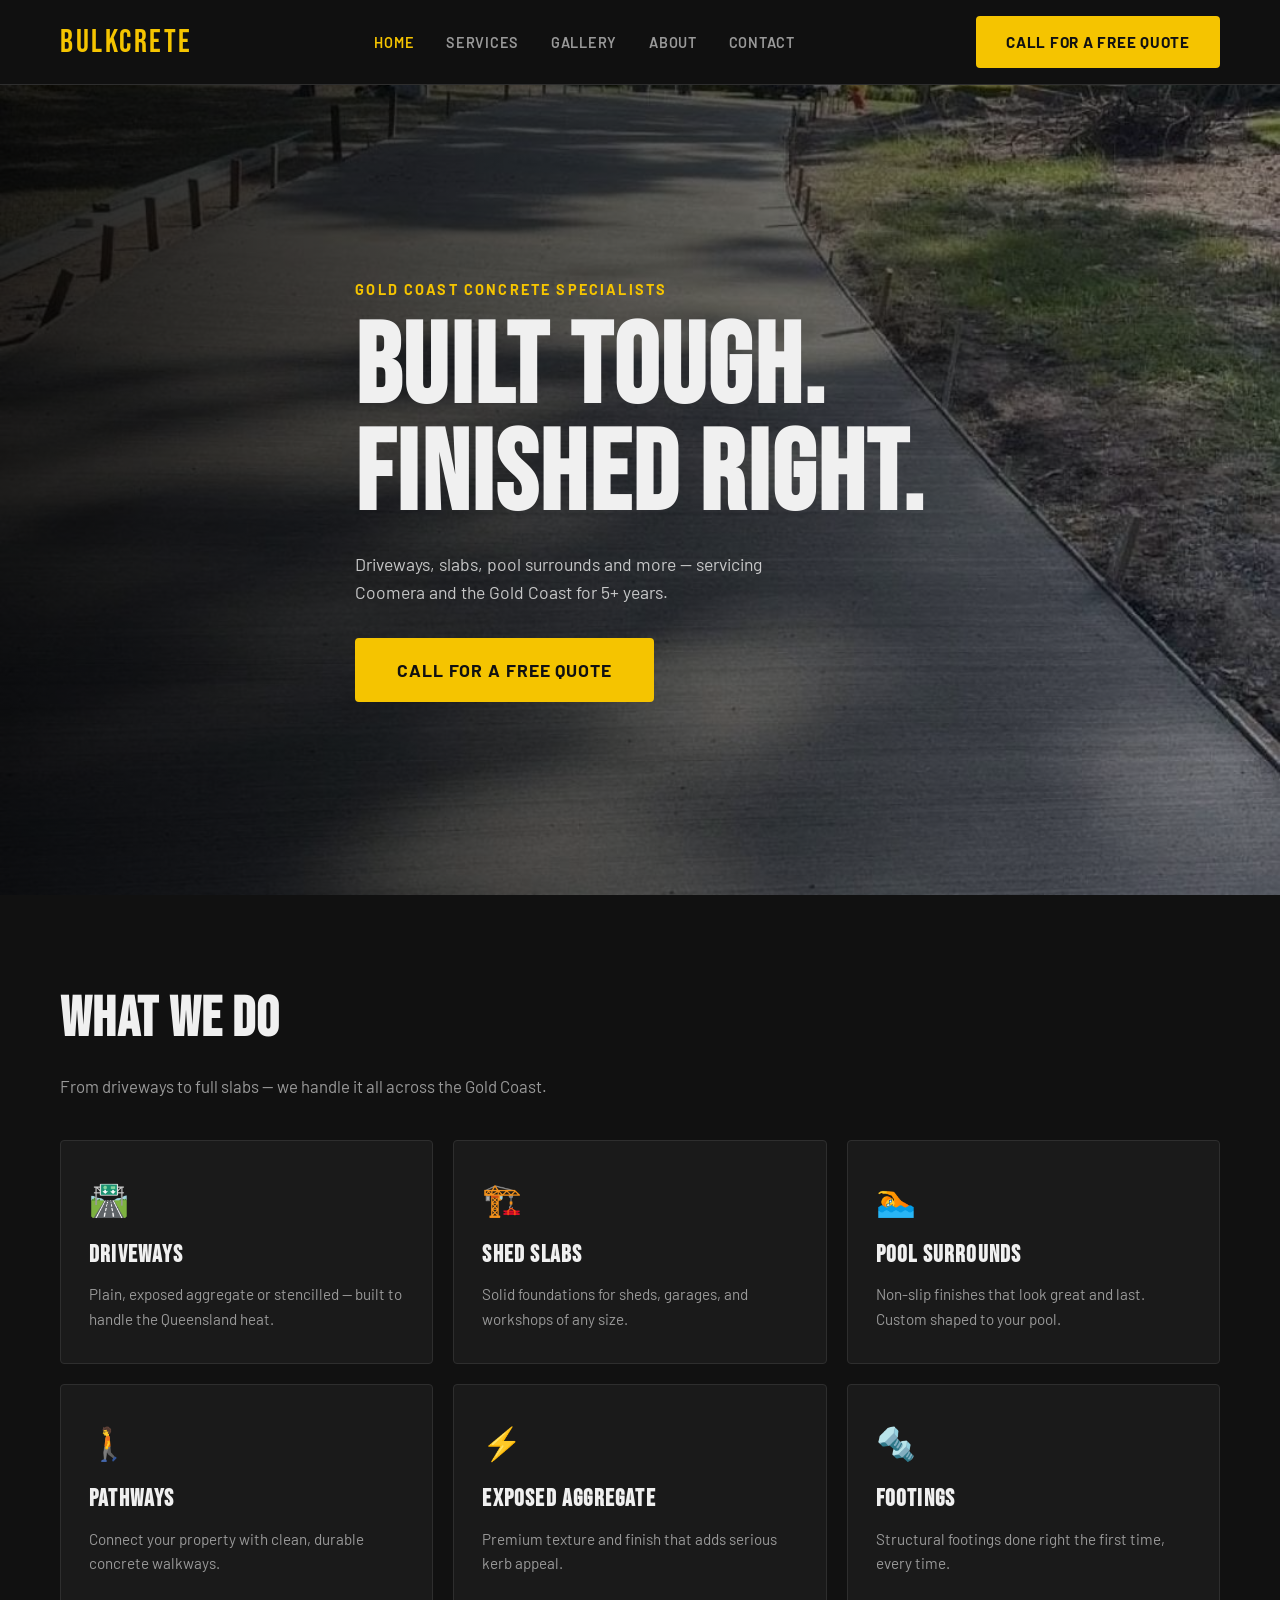
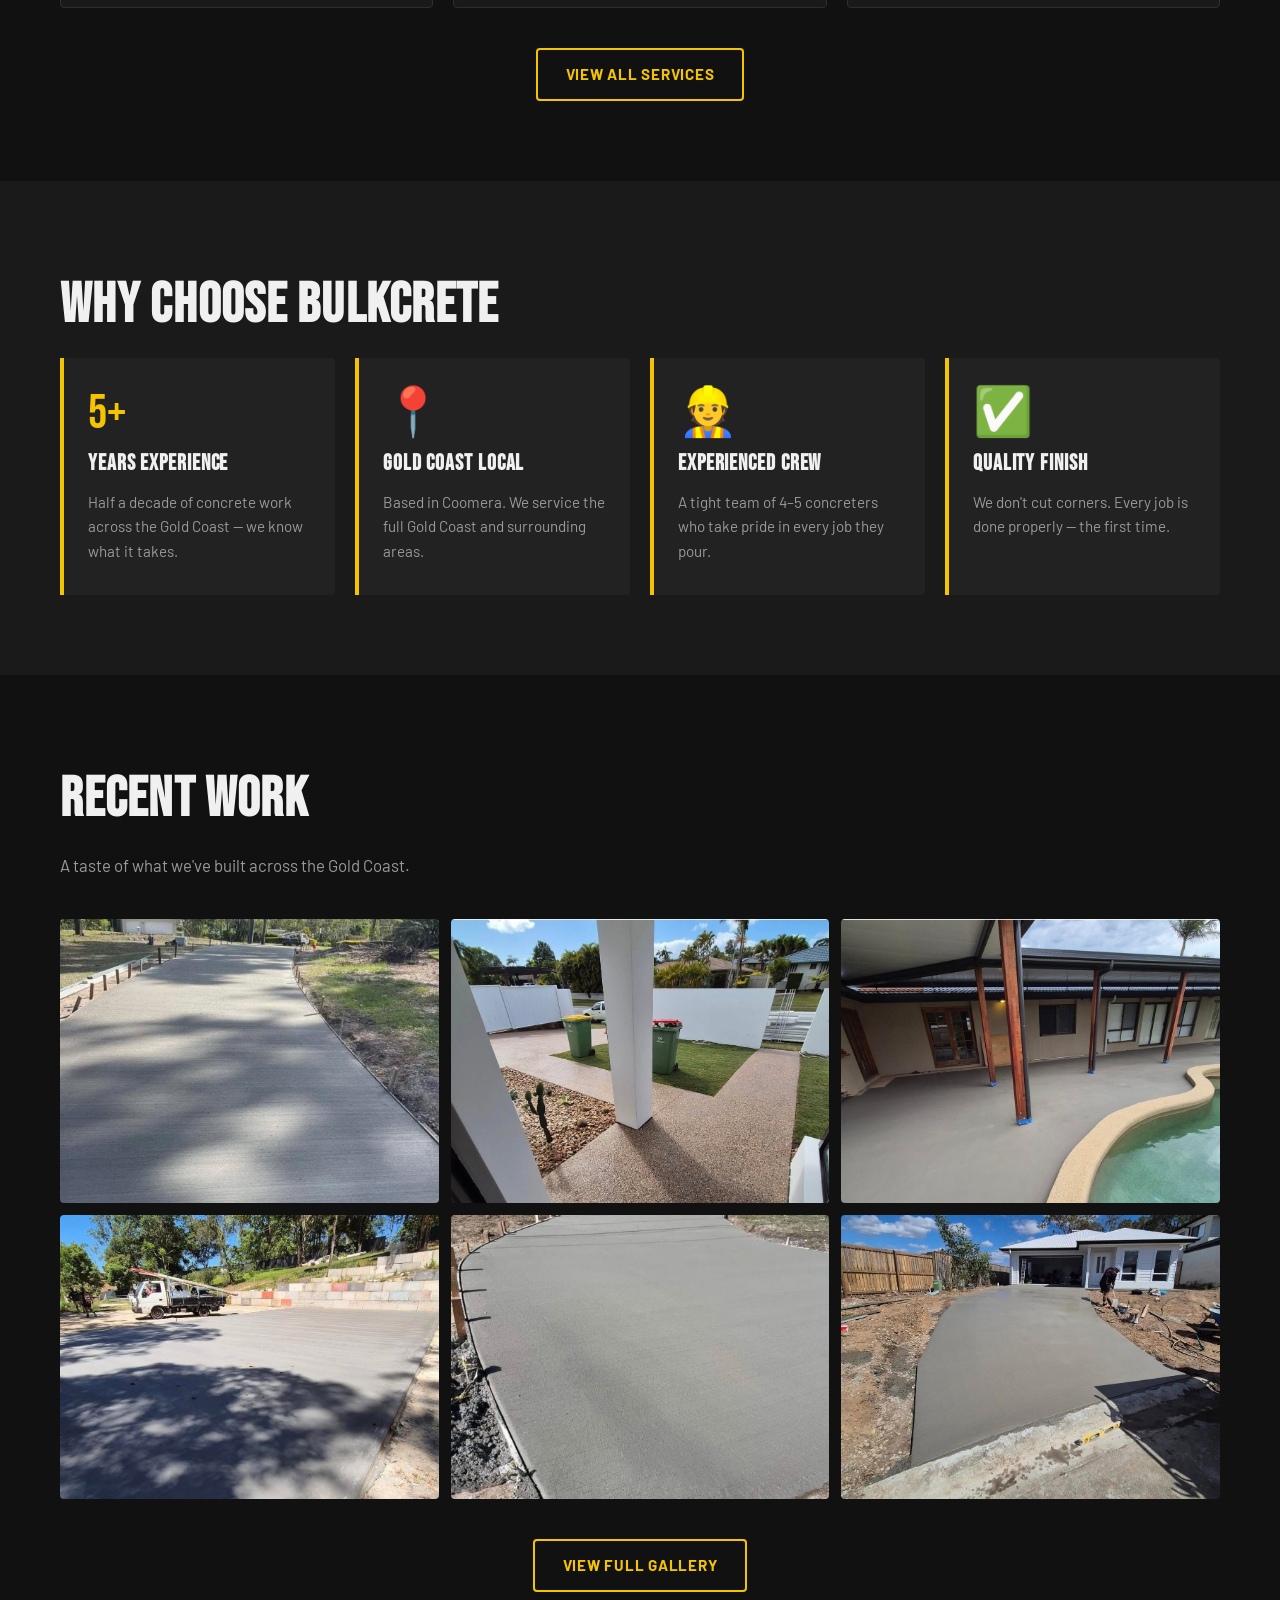
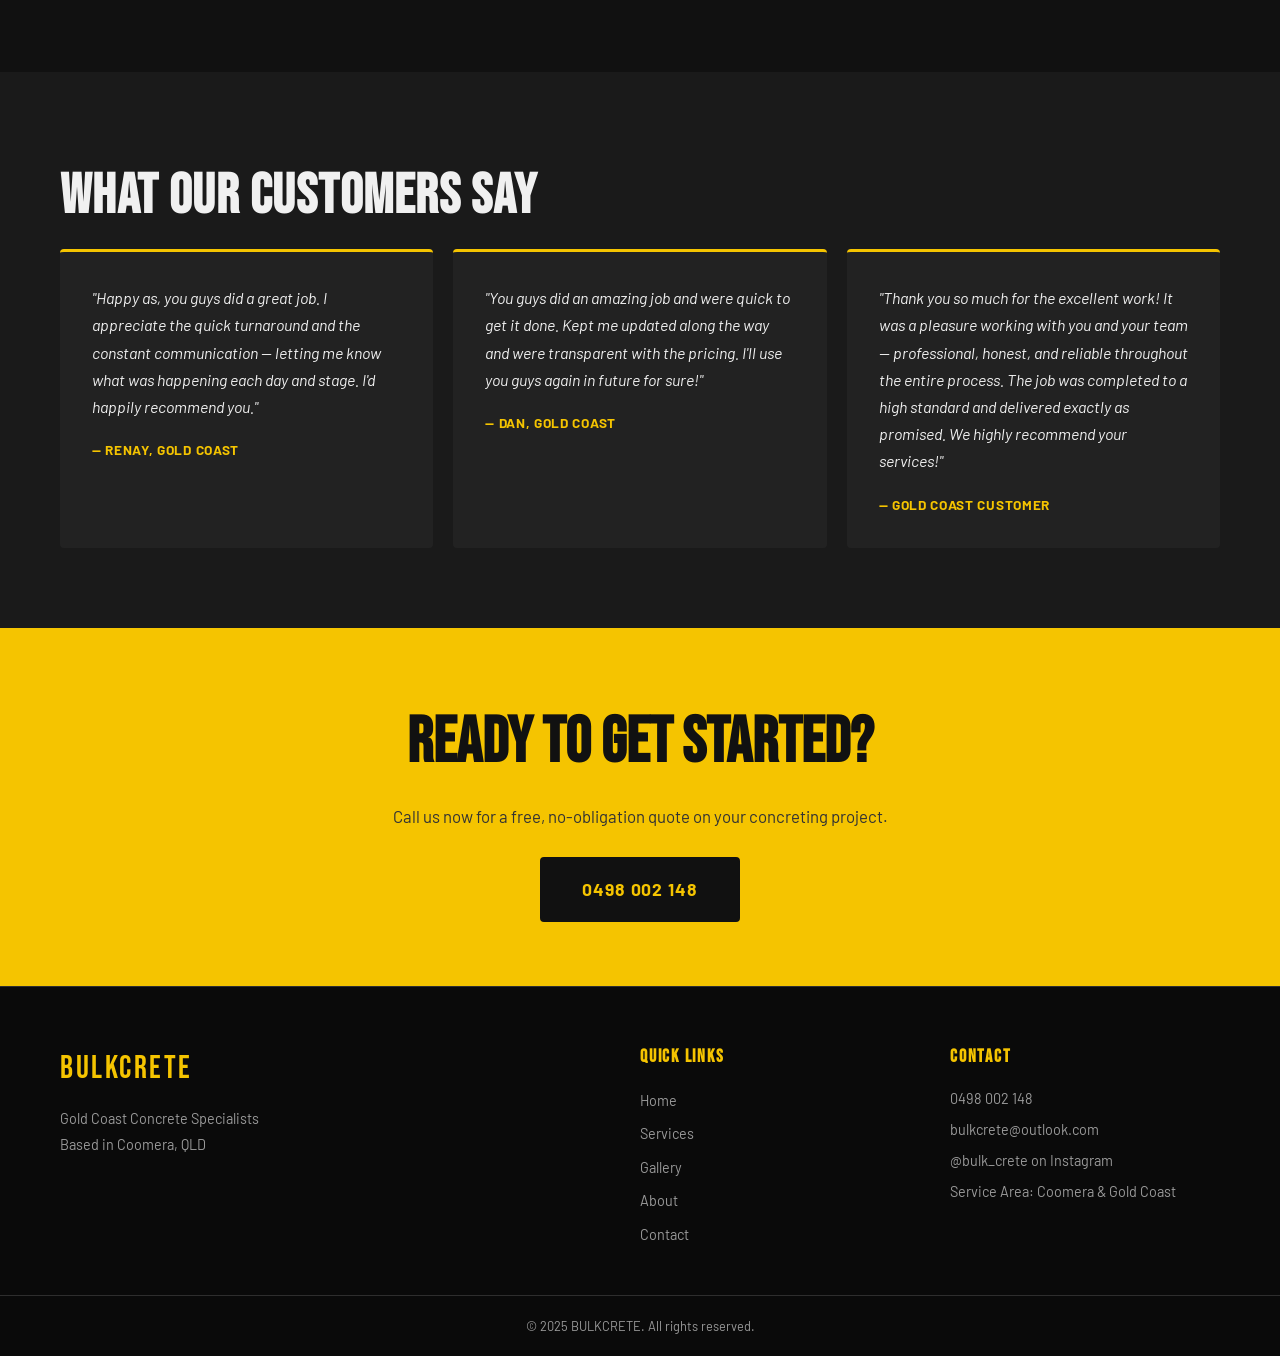
==== index.html @ e26b2277 "Initial commit — BULKCRETE website" ====
<!DOCTYPE html>
<html lang="en">
<head>
  <meta charset="UTF-8" />
  <meta name="viewport" content="width=device-width, initial-scale=1.0" />
  <meta name="description" content="BULKCRETE — Gold Coast's trusted concrete specialists. Driveways, slabs, pool surrounds, exposed aggregate and more. Servicing Coomera and the Gold Coast. Call for a free quote." />
  <title>BULKCRETE | Gold Coast Concrete Specialists</title>
  <link rel="stylesheet" href="src/css/style.css" />
  <link rel="preconnect" href="https://fonts.googleapis.com" />
  <link rel="preconnect" href="https://fonts.gstatic.com" crossorigin />
  <link href="https://fonts.googleapis.com/css2?family=Bebas+Neue&family=Barlow:wght@400;500;600;700&display=swap" rel="stylesheet" />
</head>
<body>

  <!-- ========== HEADER ========== -->
  <header class="site-header">
    <div class="container header-inner">
      <a href="index.html" class="logo">
        <!-- LOGO: Replace img tag with actual logo file when ready -->
        <!-- <img src="src/assets/logo.png" alt="BULKCRETE" /> -->
        <span class="logo-text">BULKCRETE</span>
      </a>
      <nav class="main-nav">
        <button class="nav-toggle" aria-label="Open menu">&#9776;</button>
        <ul class="nav-list">
          <li><a href="index.html">Home</a></li>
          <li><a href="services.html">Services</a></li>
          <li><a href="gallery.html">Gallery</a></li>
          <li><a href="about.html">About</a></li>
          <li><a href="contact.html">Contact</a></li>
        </ul>
      </nav>
      <a href="tel:0498002148" class="btn btn-primary header-cta">Call for a Free Quote</a>
    </div>
  </header>

  <!-- ========== HERO ========== -->
  <section class="hero">
    <!-- PHOTO: Replace background-image in CSS with actual hero photo from owner -->
    <div class="hero-overlay"></div>
    <div class="container hero-content">
      <p class="hero-eyebrow">Gold Coast Concrete Specialists</p>
      <h1 class="hero-headline">Built Tough.<br/>Finished Right.</h1>
      <p class="hero-sub">Driveways, slabs, pool surrounds and more — servicing Coomera and the Gold Coast for 5+ years.</p>
      <a href="tel:0498002148" class="btn btn-primary btn-large">Call for a Free Quote</a>
    </div>
  </section>

  <!-- ========== SERVICES OVERVIEW ========== -->
  <section class="services-overview section-pad">
    <div class="container">
      <h2 class="section-title">What We Do</h2>
      <p class="section-sub">From driveways to full slabs — we handle it all across the Gold Coast.</p>
      <div class="services-grid">
        <a href="services.html#driveways" class="service-card">
          <div class="service-icon">🛣️</div>
          <h3>Driveways</h3>
          <p>Plain, exposed aggregate or stencilled — built to handle the Queensland heat.</p>
        </a>
        <a href="services.html#slabs" class="service-card">
          <div class="service-icon">🏗️</div>
          <h3>Shed Slabs</h3>
          <p>Solid foundations for sheds, garages, and workshops of any size.</p>
        </a>
        <a href="services.html#pool" class="service-card">
          <div class="service-icon">🏊</div>
          <h3>Pool Surrounds</h3>
          <p>Non-slip finishes that look great and last. Custom shaped to your pool.</p>
        </a>
        <a href="services.html#pathways" class="service-card">
          <div class="service-icon">🚶</div>
          <h3>Pathways</h3>
          <p>Connect your property with clean, durable concrete walkways.</p>
        </a>
        <a href="services.html#exposed" class="service-card">
          <div class="service-icon">⚡</div>
          <h3>Exposed Aggregate</h3>
          <p>Premium texture and finish that adds serious kerb appeal.</p>
        </a>
        <a href="services.html#footings" class="service-card">
          <div class="service-icon">🔩</div>
          <h3>Footings</h3>
          <p>Structural footings done right the first time, every time.</p>
        </a>
      </div>
      <div class="section-cta">
        <a href="services.html" class="btn btn-secondary">View All Services</a>
      </div>
    </div>
  </section>

  <!-- ========== WHY BULKCRETE ========== -->
  <section class="why-us section-pad section-dark">
    <div class="container">
      <h2 class="section-title">Why Choose BULKCRETE</h2>
      <div class="why-grid">
        <div class="why-card">
          <span class="why-number">5+</span>
          <h3>Years Experience</h3>
          <p>Half a decade of concrete work across the Gold Coast — we know what it takes.</p>
        </div>
        <div class="why-card">
          <span class="why-number">📍</span>
          <h3>Gold Coast Local</h3>
          <p>Based in Coomera. We service the full Gold Coast and surrounding areas.</p>
        </div>
        <div class="why-card">
          <span class="why-number">👷</span>
          <h3>Experienced Crew</h3>
          <p>A tight team of 4–5 concreters who take pride in every job they pour.</p>
        </div>
        <div class="why-card">
          <span class="why-number">✅</span>
          <h3>Quality Finish</h3>
          <p>We don't cut corners. Every job is done properly — the first time.</p>
        </div>
      </div>
    </div>
  </section>

  <!-- ========== GALLERY PREVIEW ========== -->
  <section class="gallery-preview section-pad">
    <div class="container">
      <h2 class="section-title">Recent Work</h2>
      <p class="section-sub">A taste of what we've built across the Gold Coast.</p>
      <div class="gallery-grid">
        <div class="gallery-item"><img src="src/assets/images/driveway-4.jpg" alt="Concrete driveway Gold Coast" /></div>
        <div class="gallery-item"><img src="src/assets/images/exposed-aggregate-1.jpg" alt="Exposed aggregate driveway Gold Coast" /></div>
        <div class="gallery-item"><img src="src/assets/images/pool-surround-1.jpg" alt="Concrete pool surround Gold Coast" /></div>
        <div class="gallery-item"><img src="src/assets/images/shed-slab-1.jpg" alt="Concrete shed slab Gold Coast" /></div>
        <div class="gallery-item"><img src="src/assets/images/pathway-1.jpg" alt="Concrete pathway Gold Coast" /></div>
        <div class="gallery-item"><img src="src/assets/images/driveway-2.jpg" alt="Concrete driveway being poured Gold Coast" /></div>
      </div>
      <div class="section-cta">
        <a href="gallery.html" class="btn btn-secondary">View Full Gallery</a>
      </div>
    </div>
  </section>

  <!-- ========== TESTIMONIALS ========== -->
  <section class="testimonials section-pad section-dark">
    <div class="container">
      <h2 class="section-title">What Our Customers Say</h2>
      <div class="testimonials-grid">
        <div class="testimonial-card">
          <p class="testimonial-text">"Happy as, you guys did a great job. I appreciate the quick turnaround and the constant communication — letting me know what was happening each day and stage. I'd happily recommend you."</p>
          <span class="testimonial-author">— Renay, Gold Coast</span>
        </div>
        <div class="testimonial-card">
          <p class="testimonial-text">"You guys did an amazing job and were quick to get it done. Kept me updated along the way and were transparent with the pricing. I'll use you guys again in future for sure!"</p>
          <span class="testimonial-author">— Dan, Gold Coast</span>
        </div>
        <div class="testimonial-card">
          <p class="testimonial-text">"Thank you so much for the excellent work! It was a pleasure working with you and your team — professional, honest, and reliable throughout the entire process. The job was completed to a high standard and delivered exactly as promised. We highly recommend your services!"</p>
          <span class="testimonial-author">— Gold Coast Customer</span>
        </div>
      </div>
    </div>
  </section>

  <!-- ========== CTA BANNER ========== -->
  <section class="cta-banner">
    <div class="container cta-banner-inner">
      <h2>Ready to Get Started?</h2>
      <p>Call us now for a free, no-obligation quote on your concreting project.</p>
      <a href="tel:0498002148" class="btn btn-primary btn-large">0498 002 148</a>
    </div>
  </section>

  <!-- ========== FOOTER ========== -->
  <footer class="site-footer">
    <div class="container footer-inner">
      <div class="footer-brand">
        <span class="logo-text">BULKCRETE</span>
        <p>Gold Coast Concrete Specialists<br/>Based in Coomera, QLD</p>
      </div>
      <div class="footer-nav">
        <h4>Quick Links</h4>
        <ul>
          <li><a href="index.html">Home</a></li>
          <li><a href="services.html">Services</a></li>
          <li><a href="gallery.html">Gallery</a></li>
          <li><a href="about.html">About</a></li>
          <li><a href="contact.html">Contact</a></li>
        </ul>
      </div>
      <div class="footer-contact">
        <h4>Contact</h4>
        <p><a href="tel:0498002148">0498 002 148</a></p>
        <p><a href="mailto:bulkcrete@outlook.com">bulkcrete@outlook.com</a></p>
        <p><a href="https://www.instagram.com/bulk_crete" target="_blank">@bulk_crete on Instagram</a></p>
        <p>Service Area: Coomera & Gold Coast</p>
      </div>
    </div>
    <div class="footer-bottom">
      <p>&copy; 2025 BULKCRETE. All rights reserved.</p>
    </div>
  </footer>

  <script src="src/js/main.js"></script>
</body>
</html>
---- src/css/style.css ----
/* ========================================
   BULKCRETE — Main Stylesheet
   Design: Industrial, bold, masculine
   Palette: Charcoal + High-vis Yellow
   ======================================== */

/* ---- CSS Variables ---- */
:root {
  --color-bg: #111111;
  --color-surface: #1a1a1a;
  --color-surface-2: #222222;
  --color-accent: #f5c400;       /* High-vis yellow */
  --color-accent-dark: #c49b00;
  --color-text: #f0f0f0;
  --color-text-muted: #999999;
  --color-border: #2e2e2e;

  --font-heading: 'Bebas Neue', sans-serif;
  --font-body: 'Barlow', sans-serif;

  --radius: 4px;
  --transition: 0.2s ease;

  --container-max: 1200px;
  --container-pad: 1.25rem;

  --section-pad: 5rem 0;
}

/* ---- Reset ---- */
*, *::before, *::after { box-sizing: border-box; margin: 0; padding: 0; }
html { scroll-behavior: smooth; }
body {
  background: var(--color-bg);
  color: var(--color-text);
  font-family: var(--font-body);
  font-size: 1rem;
  line-height: 1.6;
  -webkit-font-smoothing: antialiased;
}
img { display: block; max-width: 100%; height: auto; }
a { color: inherit; text-decoration: none; }
ul { list-style: none; }

/* ---- Utility ---- */
.container {
  max-width: var(--container-max);
  margin: 0 auto;
  padding: 0 var(--container-pad);
}

.section-pad { padding: var(--section-pad); }

.section-dark {
  background: var(--color-surface);
}

.section-title {
  font-family: var(--font-heading);
  font-size: clamp(2.2rem, 5vw, 3.5rem);
  letter-spacing: 0.02em;
  text-transform: uppercase;
  color: var(--color-text);
  margin-bottom: 0.5rem;
}

.section-sub {
  color: var(--color-text-muted);
  font-size: 1.05rem;
  margin-bottom: 2.5rem;
}

.section-cta {
  text-align: center;
  margin-top: 2.5rem;
}

/* ---- Buttons ---- */
.btn {
  display: inline-block;
  padding: 0.75rem 1.75rem;
  border-radius: var(--radius);
  font-family: var(--font-body);
  font-weight: 700;
  font-size: 0.95rem;
  letter-spacing: 0.05em;
  text-transform: uppercase;
  cursor: pointer;
  border: 2px solid transparent;
  transition: var(--transition);
}

.btn-primary {
  background: var(--color-accent);
  color: #111;
  border-color: var(--color-accent);
}
.btn-primary:hover {
  background: var(--color-accent-dark);
  border-color: var(--color-accent-dark);
}

.btn-secondary {
  background: transparent;
  color: var(--color-accent);
  border-color: var(--color-accent);
}
.btn-secondary:hover {
  background: var(--color-accent);
  color: #111;
}

.btn-large {
  padding: 1rem 2.5rem;
  font-size: 1.1rem;
}

/* ========================================
   HEADER
   ======================================== */
.site-header {
  position: sticky;
  top: 0;
  z-index: 100;
  background: rgba(17,17,17,0.97);
  backdrop-filter: blur(8px);
  border-bottom: 1px solid var(--color-border);
}

.header-inner {
  display: flex;
  align-items: center;
  justify-content: space-between;
  padding-top: 1rem;
  padding-bottom: 1rem;
  gap: 1rem;
}

.logo-text {
  font-family: var(--font-heading);
  font-size: 2rem;
  letter-spacing: 0.08em;
  color: var(--color-accent);
}

.logo img { height: 48px; width: auto; }

.main-nav { display: flex; align-items: center; }

.nav-list {
  display: flex;
  gap: 2rem;
}

.nav-list a {
  font-weight: 600;
  font-size: 0.9rem;
  letter-spacing: 0.05em;
  text-transform: uppercase;
  color: var(--color-text-muted);
  transition: var(--transition);
}
.nav-list a:hover { color: var(--color-accent); }

.nav-toggle {
  display: none;
  background: none;
  border: none;
  color: var(--color-text);
  font-size: 1.5rem;
  cursor: pointer;
}

.header-cta { white-space: nowrap; }

/* ========================================
   HERO
   ======================================== */
.hero {
  position: relative;
  min-height: 90vh;
  display: flex;
  align-items: center;

  background-image: url('../assets/images/driveway-4.jpg');
  background-size: cover;
  background-position: center;

  /* Fallback if no image yet */
  background-color: #1a1a1a;
}

.hero-overlay {
  position: absolute;
  inset: 0;
  background: linear-gradient(
    to right,
    rgba(0,0,0,0.85) 0%,
    rgba(0,0,0,0.4) 100%
  );
}

.hero-content {
  position: relative;
  z-index: 1;
  max-width: 650px;
}

.hero-eyebrow {
  font-size: 0.9rem;
  font-weight: 700;
  letter-spacing: 0.15em;
  text-transform: uppercase;
  color: var(--color-accent);
  margin-bottom: 1rem;
}

.hero-headline {
  font-family: var(--font-heading);
  font-size: clamp(4rem, 10vw, 7rem);
  line-height: 0.95;
  text-transform: uppercase;
  letter-spacing: 0.02em;
  color: var(--color-text);
  margin-bottom: 1.25rem;
}

.hero-sub {
  font-size: 1.1rem;
  color: rgba(240,240,240,0.8);
  margin-bottom: 2rem;
  max-width: 460px;
}

/* ========================================
   SERVICES OVERVIEW
   ======================================== */
.services-grid {
  display: grid;
  grid-template-columns: repeat(auto-fit, minmax(280px, 1fr));
  gap: 1.25rem;
}

.service-card {
  background: var(--color-surface);
  border: 1px solid var(--color-border);
  border-radius: var(--radius);
  padding: 2rem 1.75rem;
  transition: var(--transition);
  display: block;
}

.service-card:hover {
  border-color: var(--color-accent);
  transform: translateY(-3px);
}

.service-icon {
  font-size: 2rem;
  margin-bottom: 0.75rem;
}

.service-card h3 {
  font-family: var(--font-heading);
  font-size: 1.5rem;
  letter-spacing: 0.05em;
  text-transform: uppercase;
  color: var(--color-text);
  margin-bottom: 0.5rem;
}

.service-card p {
  color: var(--color-text-muted);
  font-size: 0.95rem;
}

/* ========================================
   WHY BULKCRETE
   ======================================== */
.why-grid {
  display: grid;
  grid-template-columns: repeat(auto-fit, minmax(220px, 1fr));
  gap: 1.25rem;
}

.why-card {
  background: var(--color-surface-2);
  border-left: 4px solid var(--color-accent);
  padding: 2rem 1.5rem;
  border-radius: 0 var(--radius) var(--radius) 0;
}

.why-number {
  display: block;
  font-family: var(--font-heading);
  font-size: 3rem;
  color: var(--color-accent);
  line-height: 1;
  margin-bottom: 0.5rem;
}

.why-card h3 {
  font-family: var(--font-heading);
  font-size: 1.4rem;
  letter-spacing: 0.04em;
  text-transform: uppercase;
  margin-bottom: 0.5rem;
}

.why-card p {
  color: var(--color-text-muted);
  font-size: 0.95rem;
}

/* ========================================
   GALLERY PREVIEW
   ======================================== */
.gallery-grid {
  display: grid;
  grid-template-columns: repeat(3, 1fr);
  gap: 0.75rem;
}

.gallery-item {
  aspect-ratio: 4/3;
  overflow: hidden;
  border-radius: var(--radius);
  background: var(--color-surface-2);
}

.gallery-item img {
  width: 100%;
  height: 100%;
  object-fit: cover;
  transition: transform 0.3s ease;
}
.gallery-item:hover img { transform: scale(1.04); }

/* Placeholder styling — remove when real photos added */
.placeholder-img {
  display: flex;
  align-items: center;
  justify-content: center;
  color: var(--color-text-muted);
  font-size: 0.85rem;
  border: 1px dashed var(--color-border);
}

/* ========================================
   TESTIMONIALS
   ======================================== */
.testimonials-grid {
  display: grid;
  grid-template-columns: repeat(auto-fit, minmax(280px, 1fr));
  gap: 1.25rem;
}

.testimonial-card {
  background: var(--color-surface-2);
  border-radius: var(--radius);
  padding: 2rem;
  border-top: 3px solid var(--color-accent);
}

.testimonial-text {
  font-size: 1rem;
  font-style: italic;
  color: var(--color-text);
  margin-bottom: 1rem;
  line-height: 1.7;
}

.testimonial-author {
  font-size: 0.85rem;
  font-weight: 700;
  letter-spacing: 0.05em;
  text-transform: uppercase;
  color: var(--color-accent);
}

/* ========================================
   CTA BANNER
   ======================================== */
.cta-banner {
  background: var(--color-accent);
  padding: 4rem 0;
}

.cta-banner-inner {
  text-align: center;
}

.cta-banner h2 {
  font-family: var(--font-heading);
  font-size: clamp(2.5rem, 5vw, 4rem);
  text-transform: uppercase;
  color: #111;
  margin-bottom: 0.5rem;
}

.cta-banner p {
  color: #333;
  font-size: 1.05rem;
  margin-bottom: 1.75rem;
}

.cta-banner .btn-primary {
  background: #111;
  color: var(--color-accent);
  border-color: #111;
}
.cta-banner .btn-primary:hover {
  background: #000;
}

/* ========================================
   FOOTER
   ======================================== */
.site-footer {
  background: #0a0a0a;
  border-top: 1px solid var(--color-border);
  padding-top: 3.5rem;
}

.footer-inner {
  display: grid;
  grid-template-columns: 2fr 1fr 1fr;
  gap: 2.5rem;
  padding-bottom: 3rem;
}

.footer-brand .logo-text {
  display: block;
  margin-bottom: 0.75rem;
}

.footer-brand p {
  color: var(--color-text-muted);
  font-size: 0.9rem;
  line-height: 1.8;
}

.footer-nav h4,
.footer-contact h4 {
  font-family: var(--font-heading);
  font-size: 1.1rem;
  letter-spacing: 0.1em;
  text-transform: uppercase;
  color: var(--color-accent);
  margin-bottom: 1rem;
}

.footer-nav ul { display: flex; flex-direction: column; gap: 0.5rem; }
.footer-nav a {
  color: var(--color-text-muted);
  font-size: 0.9rem;
  transition: var(--transition);
}
.footer-nav a:hover { color: var(--color-text); }

.footer-contact p {
  color: var(--color-text-muted);
  font-size: 0.9rem;
  margin-bottom: 0.5rem;
}
.footer-contact a:hover { color: var(--color-accent); }

.footer-bottom {
  border-top: 1px solid var(--color-border);
  padding: 1.25rem 0;
  text-align: center;
}
.footer-bottom p {
  color: var(--color-text-muted);
  font-size: 0.8rem;
}

/* ========================================
   MOBILE — RESPONSIVE
   ======================================== */
@media (max-width: 768px) {
  :root { --section-pad: 3.5rem 0; }

  .header-cta { display: none; }

  .nav-toggle { display: block; }

  .nav-list {
    display: none;
    position: absolute;
    top: 100%;
    left: 0;
    right: 0;
    background: var(--color-bg);
    flex-direction: column;
    gap: 0;
    border-top: 1px solid var(--color-border);
    border-bottom: 1px solid var(--color-border);
  }

  .nav-list.open { display: flex; }

  .nav-list li a {
    display: block;
    padding: 1rem 1.25rem;
    border-bottom: 1px solid var(--color-border);
  }

  .gallery-grid {
    grid-template-columns: repeat(2, 1fr);
  }

  .footer-inner {
    grid-template-columns: 1fr;
    gap: 2rem;
  }

  .hero { min-height: 85vh; }
}

@media (max-width: 480px) {
  .gallery-grid { grid-template-columns: 1fr 1fr; }
  .services-grid { grid-template-columns: 1fr; }
}
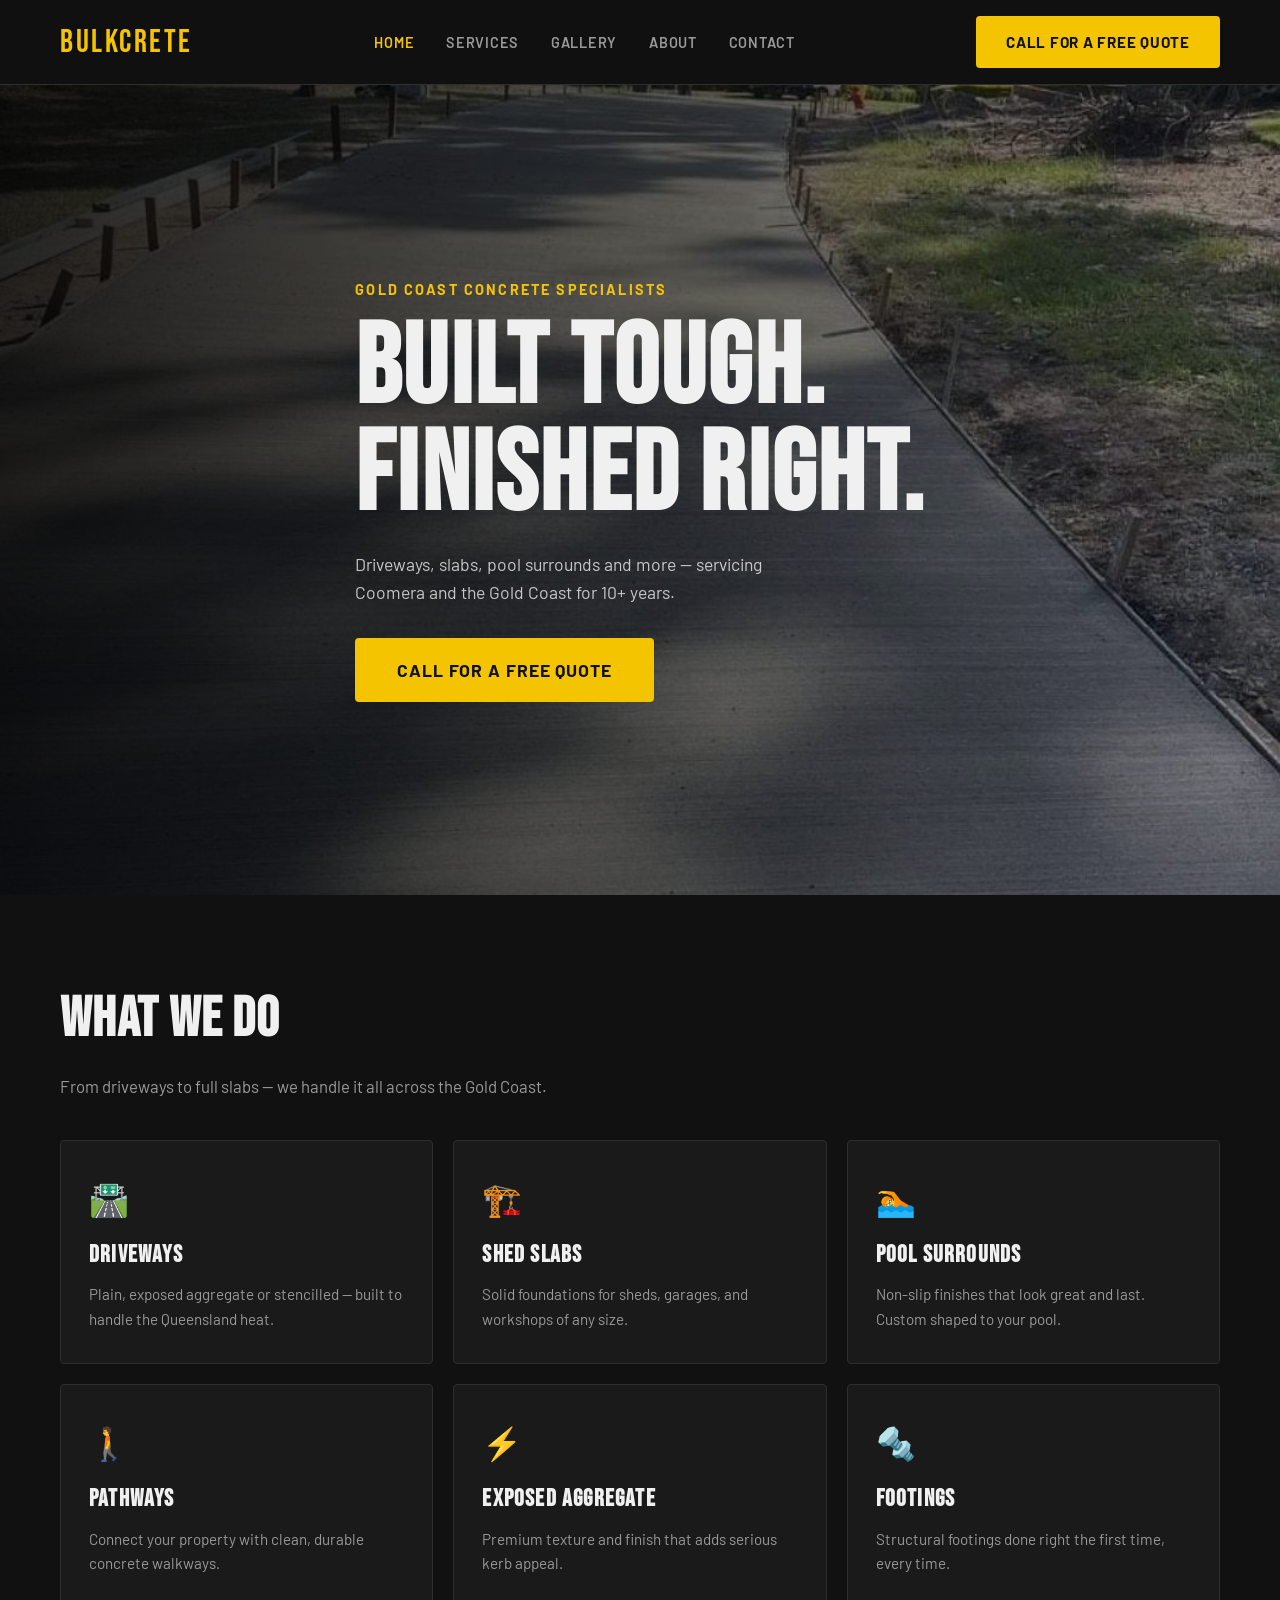
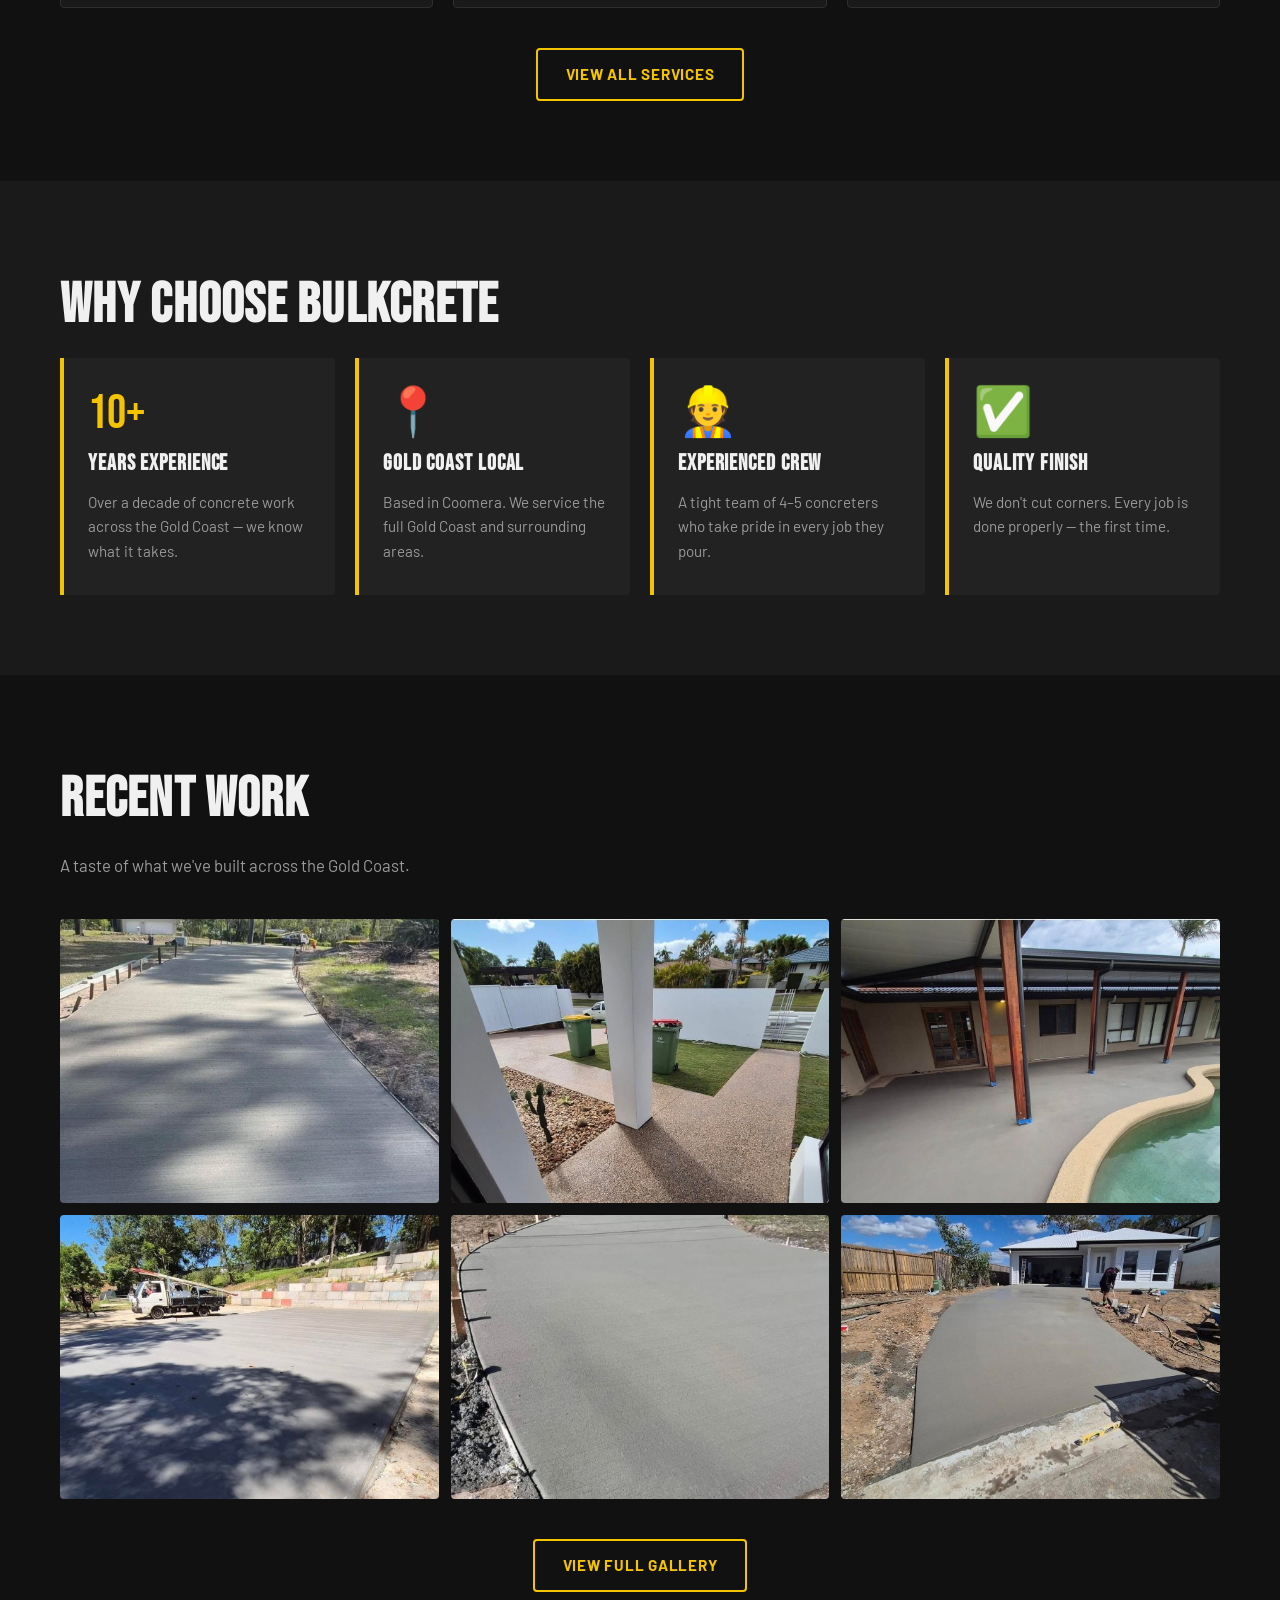
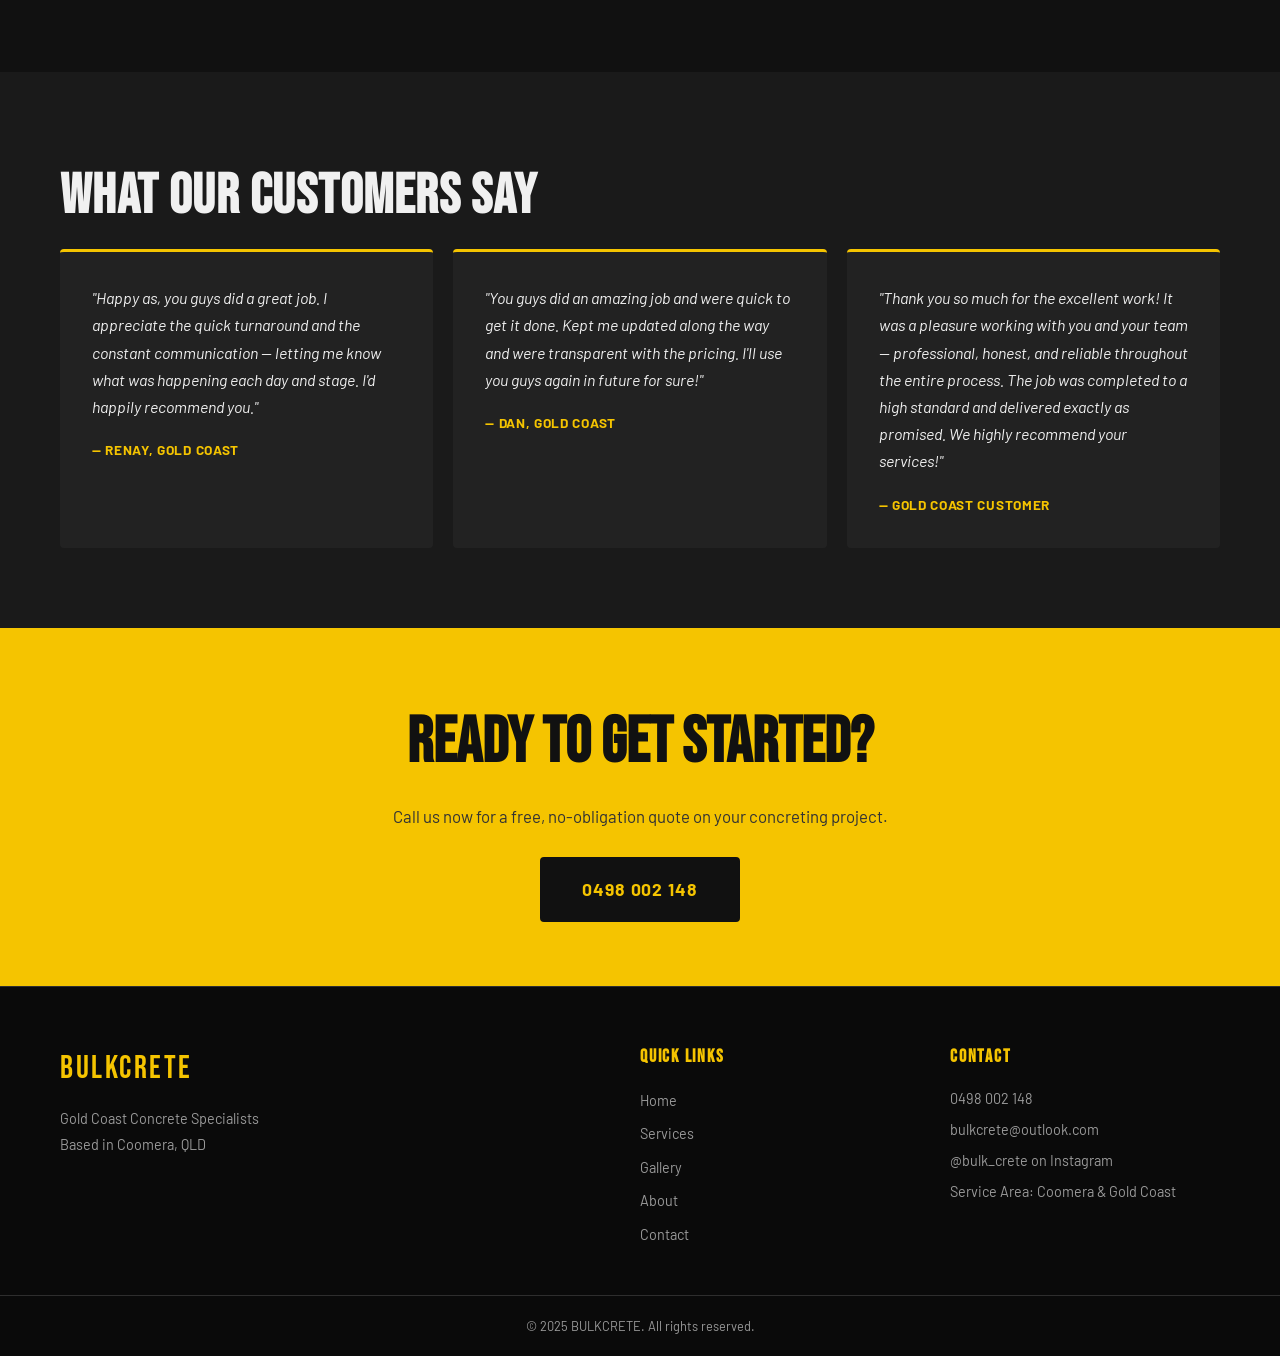
==== commit 5b275b1e: "Update years experience from 5+ to 10+" ====
--- a/index.html
+++ b/index.html
@@ -41,7 +41,7 @@
     <div class="container hero-content">
       <p class="hero-eyebrow">Gold Coast Concrete Specialists</p>
       <h1 class="hero-headline">Built Tough.<br/>Finished Right.</h1>
-      <p class="hero-sub">Driveways, slabs, pool surrounds and more — servicing Coomera and the Gold Coast for 5+ years.</p>
+      <p class="hero-sub">Driveways, slabs, pool surrounds and more — servicing Coomera and the Gold Coast for 10+ years.</p>
       <a href="tel:0498002148" class="btn btn-primary btn-large">Call for a Free Quote</a>
     </div>
   </section>
@@ -95,9 +95,9 @@
       <h2 class="section-title">Why Choose BULKCRETE</h2>
       <div class="why-grid">
         <div class="why-card">
-          <span class="why-number">5+</span>
+          <span class="why-number">10+</span>
           <h3>Years Experience</h3>
-          <p>Half a decade of concrete work across the Gold Coast — we know what it takes.</p>
+          <p>Over a decade of concrete work across the Gold Coast — we know what it takes.</p>
         </div>
         <div class="why-card">
           <span class="why-number">📍</span>
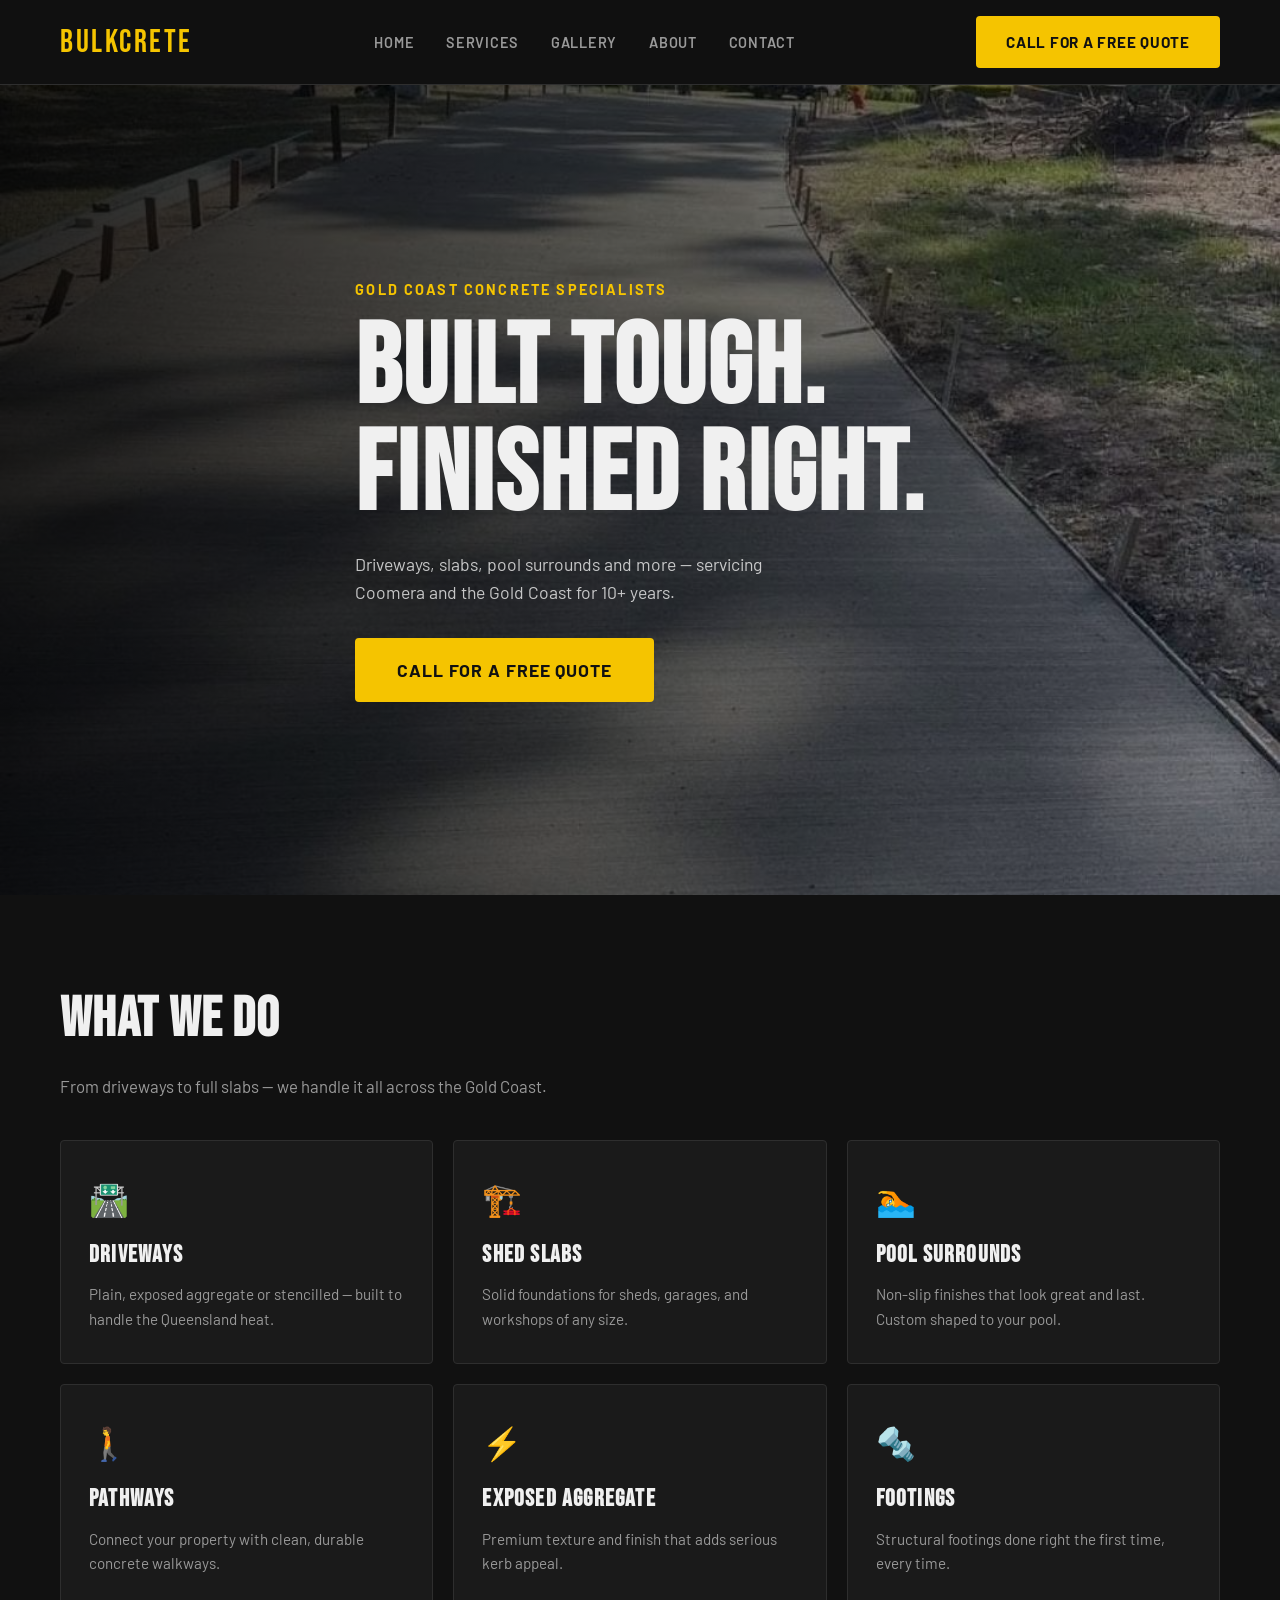
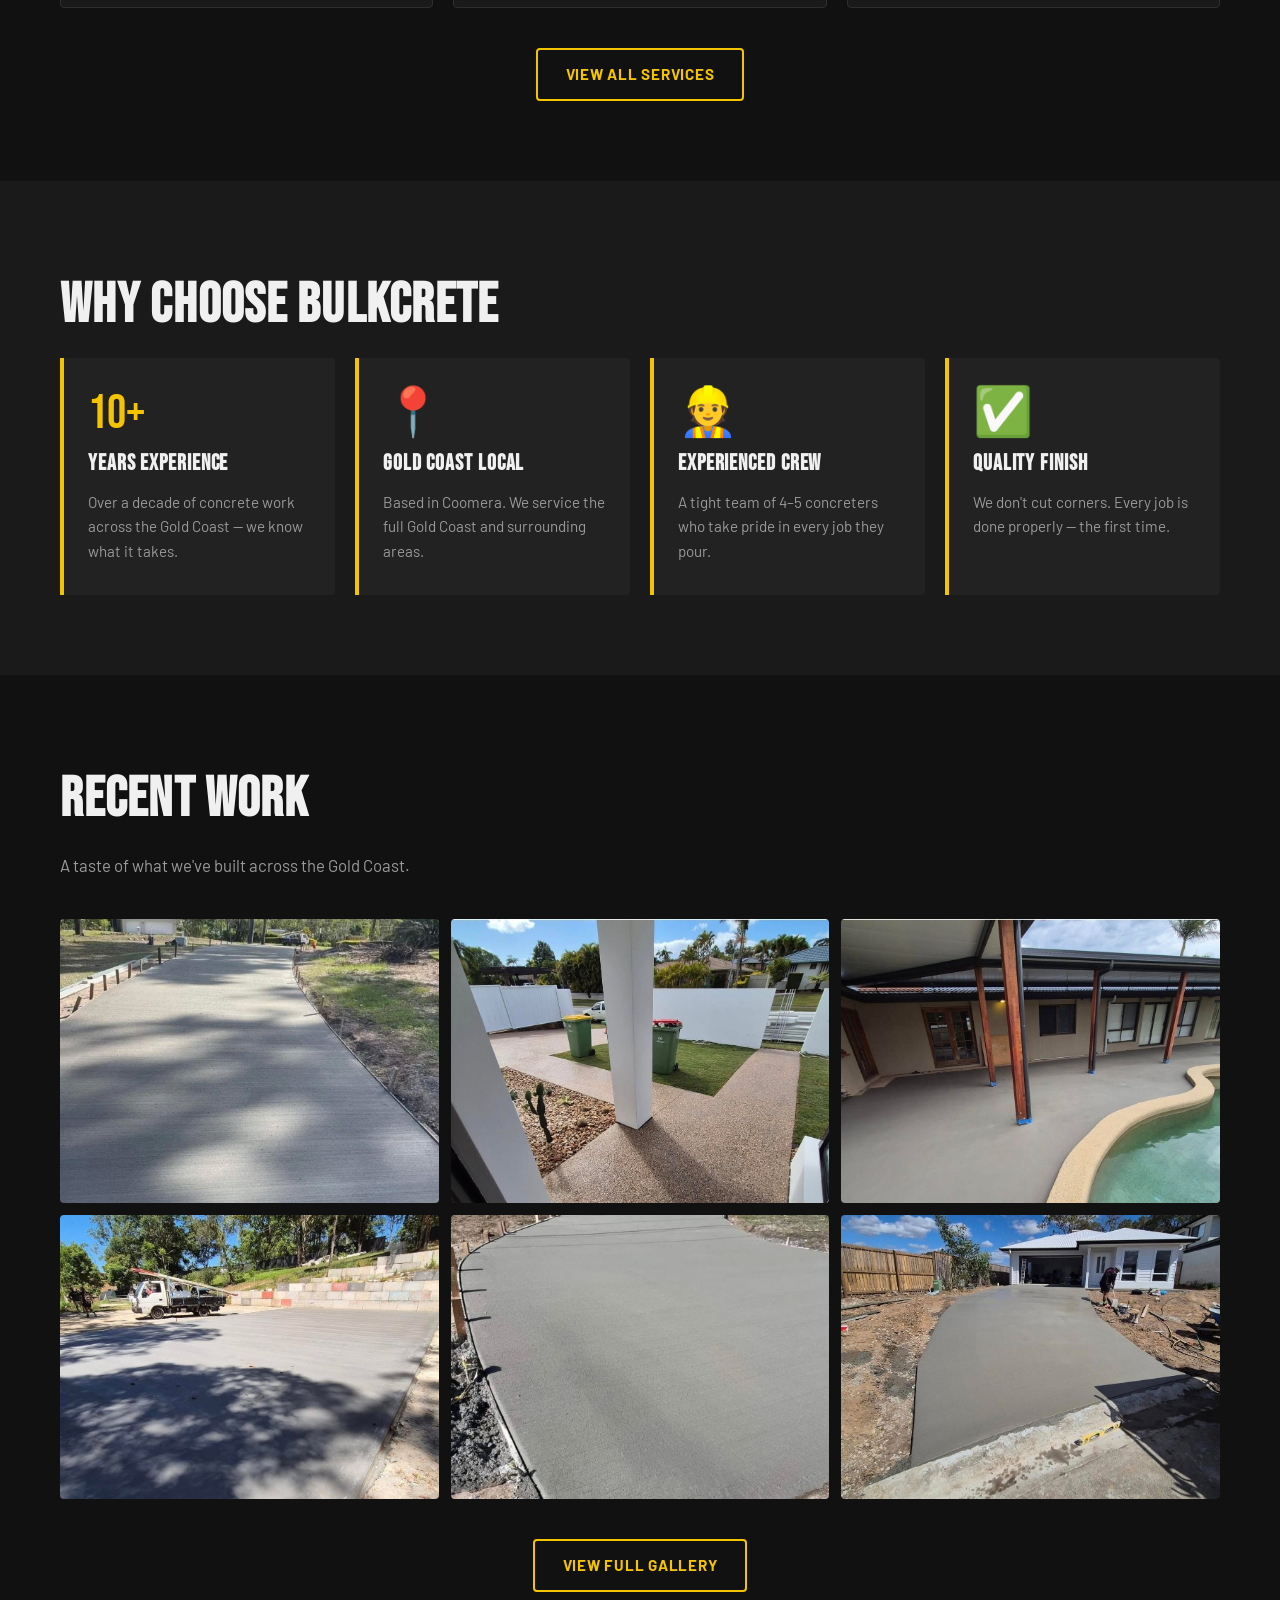
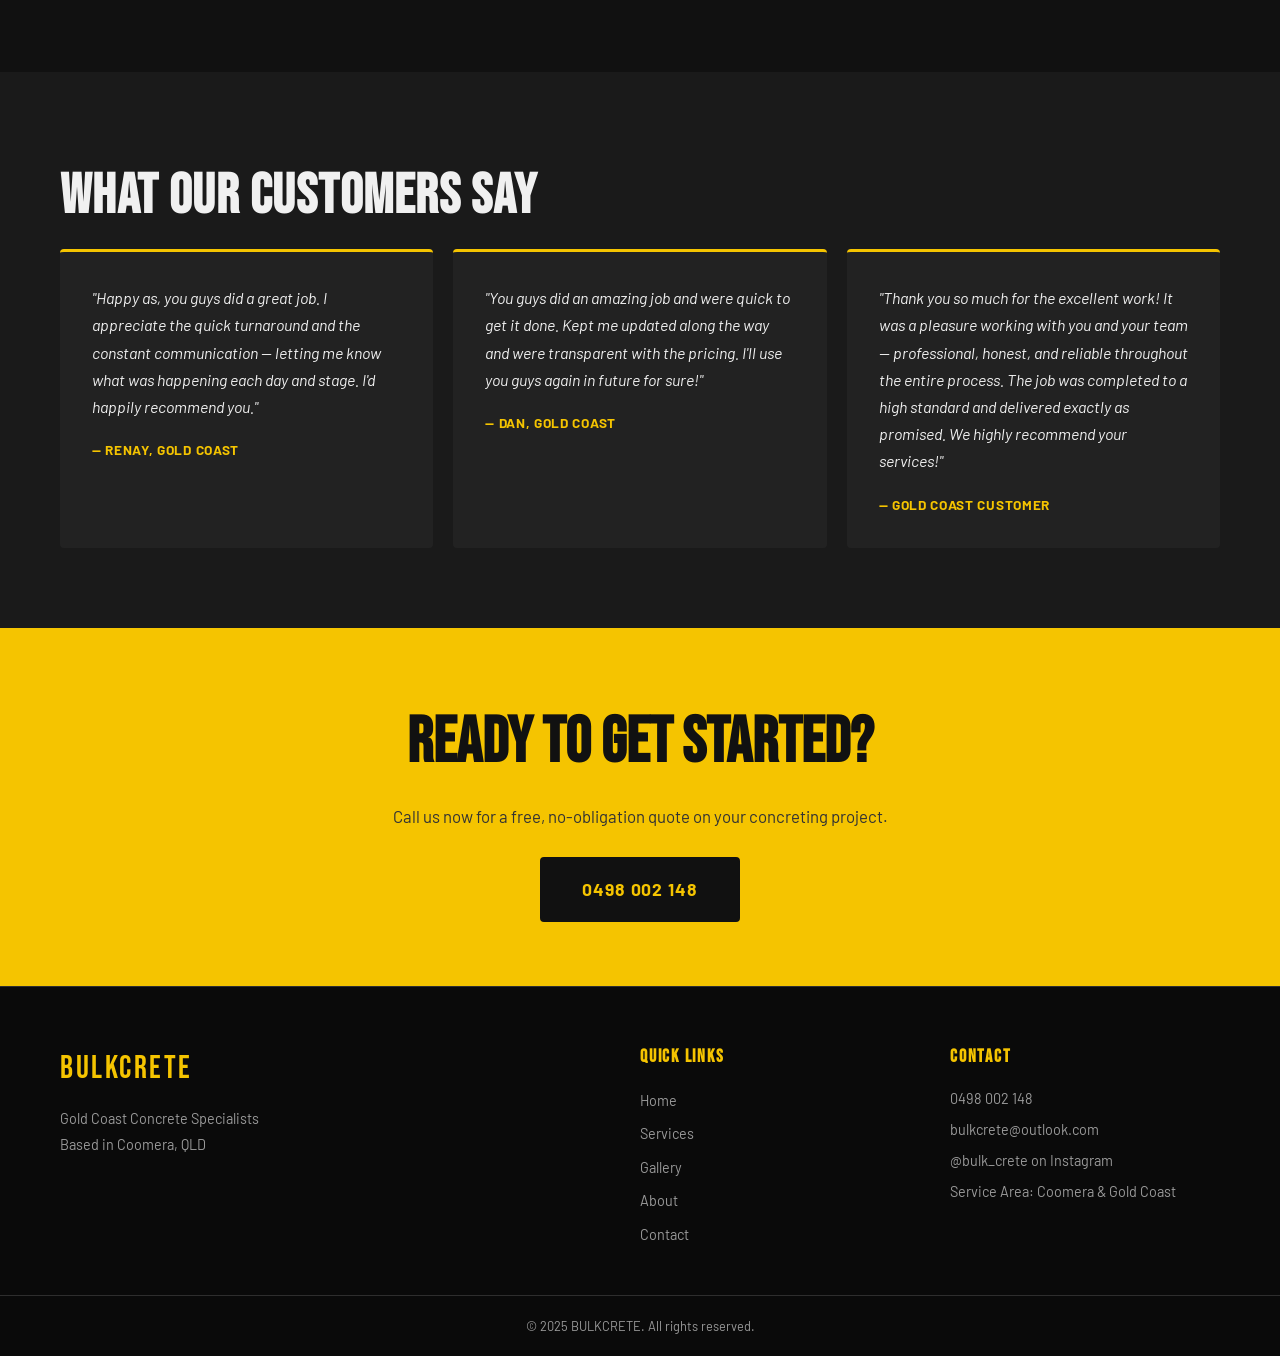
==== commit 13483a92: "Remove .html extensions from internal navigation links - Update all href attributes to use clean URL" ====
--- a/index.html
+++ b/index.html
@@ -15,7 +15,7 @@
   <!-- ========== HEADER ========== -->
   <header class="site-header">
     <div class="container header-inner">
-      <a href="index.html" class="logo">
+      <a href="/" class="logo">
         <!-- LOGO: Replace img tag with actual logo file when ready -->
         <!-- <img src="src/assets/logo.png" alt="BULKCRETE" /> -->
         <span class="logo-text">BULKCRETE</span>
@@ -23,11 +23,11 @@
       <nav class="main-nav">
         <button class="nav-toggle" aria-label="Open menu">&#9776;</button>
         <ul class="nav-list">
-          <li><a href="index.html">Home</a></li>
-          <li><a href="services.html">Services</a></li>
-          <li><a href="gallery.html">Gallery</a></li>
-          <li><a href="about.html">About</a></li>
-          <li><a href="contact.html">Contact</a></li>
+          <li><a href="/">Home</a></li>
+          <li><a href="/services">Services</a></li>
+          <li><a href="/gallery">Gallery</a></li>
+          <li><a href="/about">About</a></li>
+          <li><a href="/contact">Contact</a></li>
         </ul>
       </nav>
       <a href="tel:0498002148" class="btn btn-primary header-cta">Call for a Free Quote</a>
@@ -52,39 +52,39 @@
       <h2 class="section-title">What We Do</h2>
       <p class="section-sub">From driveways to full slabs — we handle it all across the Gold Coast.</p>
       <div class="services-grid">
-        <a href="services.html#driveways" class="service-card">
+        <a href="/services#driveways" class="service-card">
           <div class="service-icon">🛣️</div>
           <h3>Driveways</h3>
           <p>Plain, exposed aggregate or stencilled — built to handle the Queensland heat.</p>
         </a>
-        <a href="services.html#slabs" class="service-card">
+        <a href="/services#slabs" class="service-card">
           <div class="service-icon">🏗️</div>
           <h3>Shed Slabs</h3>
           <p>Solid foundations for sheds, garages, and workshops of any size.</p>
         </a>
-        <a href="services.html#pool" class="service-card">
+        <a href="/services#pool" class="service-card">
           <div class="service-icon">🏊</div>
           <h3>Pool Surrounds</h3>
           <p>Non-slip finishes that look great and last. Custom shaped to your pool.</p>
         </a>
-        <a href="services.html#pathways" class="service-card">
+        <a href="/services#pathways" class="service-card">
           <div class="service-icon">🚶</div>
           <h3>Pathways</h3>
           <p>Connect your property with clean, durable concrete walkways.</p>
         </a>
-        <a href="services.html#exposed" class="service-card">
+        <a href="/services#exposed" class="service-card">
           <div class="service-icon">⚡</div>
           <h3>Exposed Aggregate</h3>
           <p>Premium texture and finish that adds serious kerb appeal.</p>
         </a>
-        <a href="services.html#footings" class="service-card">
+        <a href="/services#footings" class="service-card">
           <div class="service-icon">🔩</div>
           <h3>Footings</h3>
           <p>Structural footings done right the first time, every time.</p>
         </a>
       </div>
       <div class="section-cta">
-        <a href="services.html" class="btn btn-secondary">View All Services</a>
+        <a href="/services" class="btn btn-secondary">View All Services</a>
       </div>
     </div>
   </section>
@@ -132,7 +132,7 @@
         <div class="gallery-item"><img src="src/assets/images/driveway-2.jpg" alt="Concrete driveway being poured Gold Coast" /></div>
       </div>
       <div class="section-cta">
-        <a href="gallery.html" class="btn btn-secondary">View Full Gallery</a>
+        <a href="/gallery" class="btn btn-secondary">View Full Gallery</a>
       </div>
     </div>
   </section>
@@ -177,11 +177,11 @@
       <div class="footer-nav">
         <h4>Quick Links</h4>
         <ul>
-          <li><a href="index.html">Home</a></li>
-          <li><a href="services.html">Services</a></li>
-          <li><a href="gallery.html">Gallery</a></li>
-          <li><a href="about.html">About</a></li>
-          <li><a href="contact.html">Contact</a></li>
+          <li><a href="/">Home</a></li>
+          <li><a href="/services">Services</a></li>
+          <li><a href="/gallery">Gallery</a></li>
+          <li><a href="/about">About</a></li>
+          <li><a href="/contact">Contact</a></li>
         </ul>
       </div>
       <div class="footer-contact">
